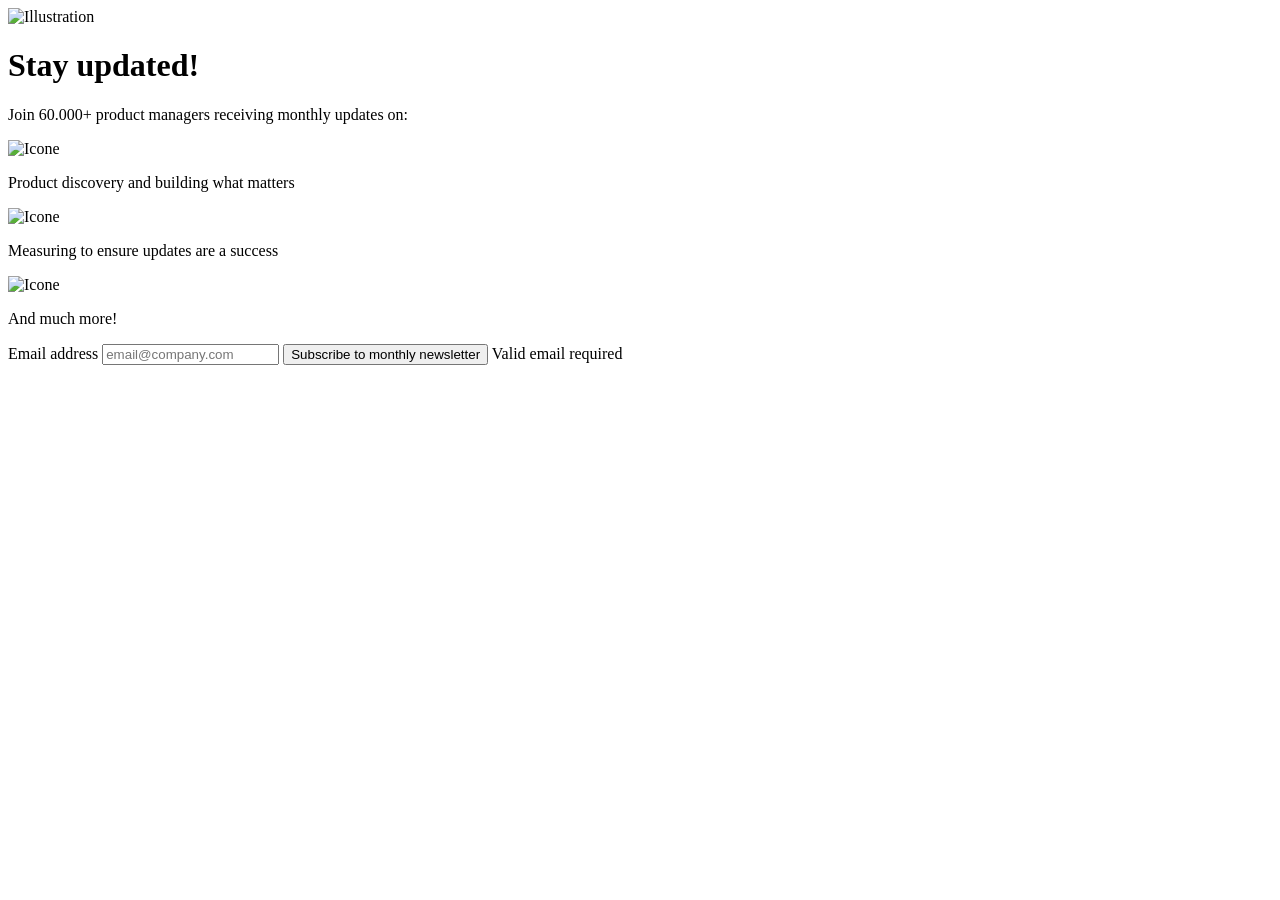
==== index.html @ c1f953d8 "Create index.html" ====
<!DOCTYPE html>
<html lang="en">
<head>
    <meta charset="UTF-8">
    <meta name="viewport" content="width=device-width, initial-scale=1.0">
    <link rel="stylesheet" href="style.css">
    <link href="https://fonts.googleapis.com/css2?family=Roboto:ital,wght@0,100;0,300;0,400;0,500;0,700;0,900;1,100;1,300;1,400;1,500;1,700;1,900&display=swap" rel="stylesheet">

    <title>Newsletter sign-up</title>
</head>
<body>
    <div class="container">
        <div class="Illustration">
            <img src="./Image/illustration-sign-up-desktop.svg" 
            alt="Illustration">
            <h1>Stay updated!</h1>
        </div>
        <div class="text">
            <p>Join 60.000+ product managers receiving monthly updates on:</p>
        </div>
       <div class="titulos">
        <div class="list">
                <img src="./Image/icon-list.svg" alt="Icone">
                <p>Product discovery and building what matters</p>
            </div>
        </div>
    <div class="titulos-2">
        <div class="list-2">
                <img src="./Image/icon-list.svg" alt="Icone">
                <p>Measuring to ensure updates are a success</p>
            </div>
        </div>
        <div class="titulos-3">
            <div class="list-3">
                    <img src="./Image/icon-list.svg" alt="Icone">
                    <p>And much more!</p>
                </div>     
            </div>
            <form id="form">
                <div class="input-container">
                <label for="email">Email address</label>
                <input type="email" id="email" name="email" placeholder="email@company.com" required>
                <button type="submit"
                id="submit">Subscribe to monthly newsletter</button>  
                <span id="email-error" class="error-message">Valid email required</span>
            </div>
            </form>                        
</div>
<script src="script.js"></script>
</body>
</html>
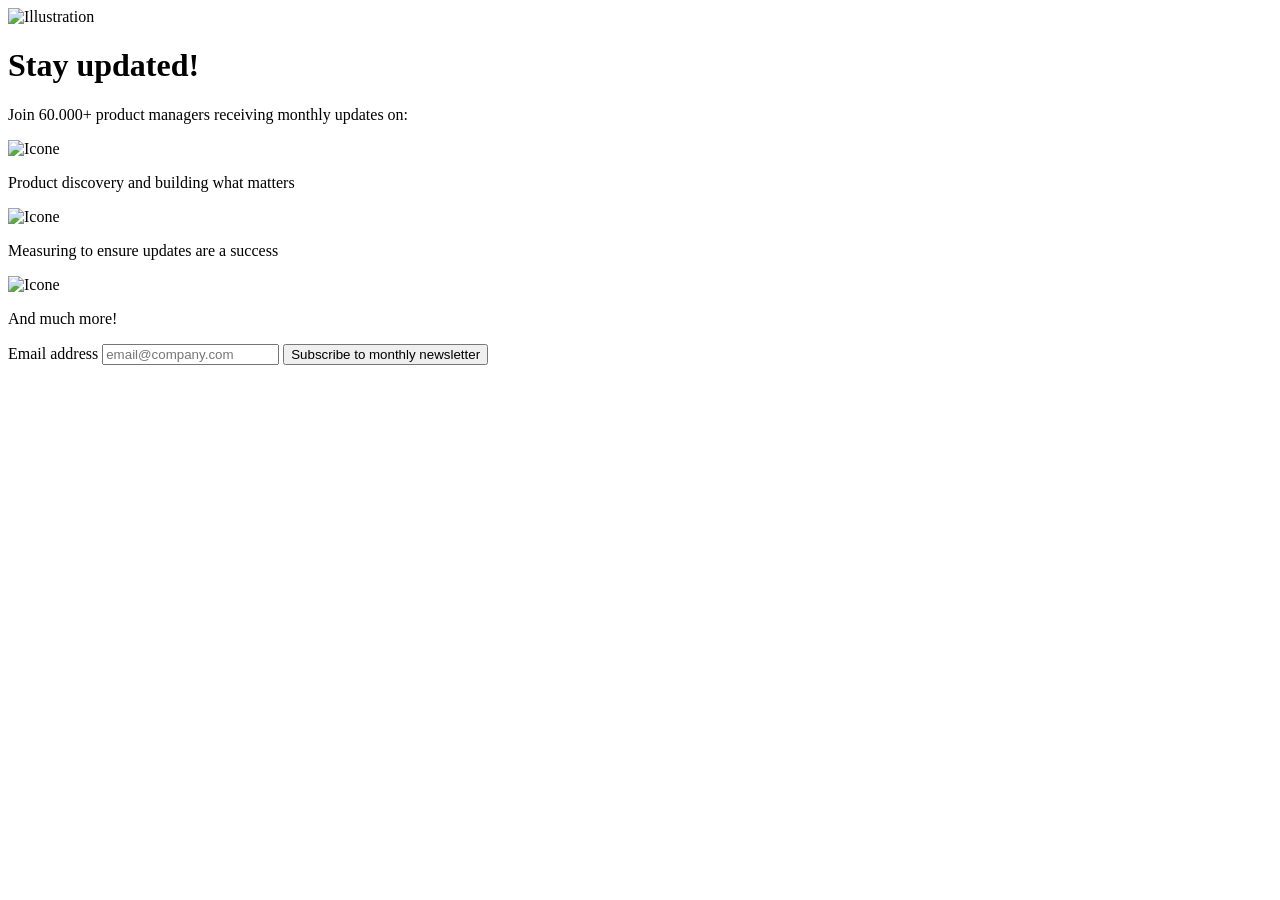
==== commit 560702ac: "Update index.html" ====
--- a/index.html
+++ b/index.html
@@ -3,7 +3,7 @@
 <head>
     <meta charset="UTF-8">
     <meta name="viewport" content="width=device-width, initial-scale=1.0">
-    <link rel="stylesheet" href="style.css">
+    <link rel="stylesheet" href="CSS.style.css">
     <link href="https://fonts.googleapis.com/css2?family=Roboto:ital,wght@0,100;0,300;0,400;0,500;0,700;0,900;1,100;1,300;1,400;1,500;1,700;1,900&display=swap" rel="stylesheet">
 
     <title>Newsletter sign-up</title>
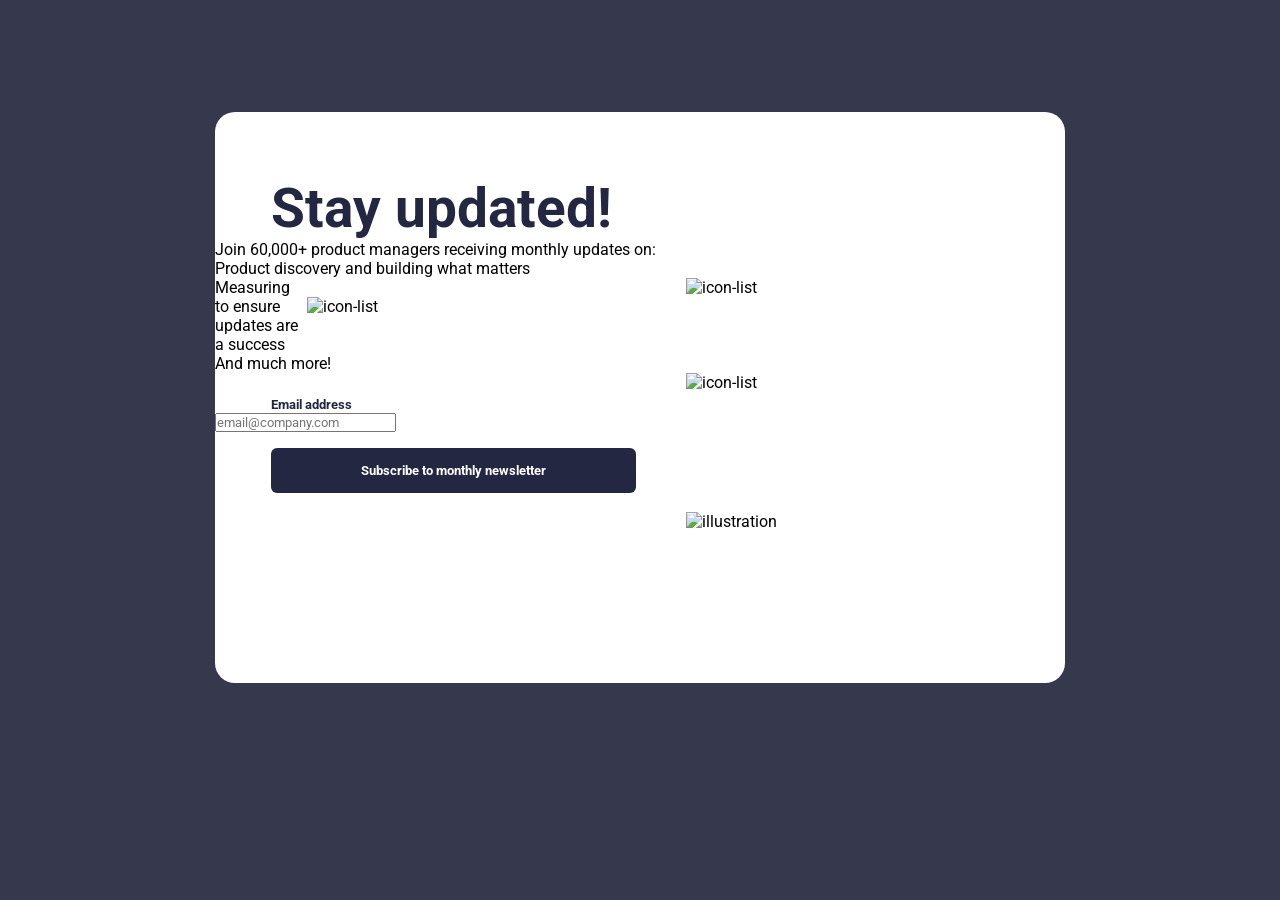
==== commit 45be64ed: "Update index.html" ====
--- a/index.html
+++ b/index.html
@@ -3,49 +3,47 @@
 <head>
     <meta charset="UTF-8">
     <meta name="viewport" content="width=device-width, initial-scale=1.0">
-    <link rel="stylesheet" href="CSS.style.css">
-    <link href="https://fonts.googleapis.com/css2?family=Roboto:ital,wght@0,100;0,300;0,400;0,500;0,700;0,900;1,100;1,300;1,400;1,500;1,700;1,900&display=swap" rel="stylesheet">
-
-    <title>Newsletter sign-up</title>
+    <link rel="stylesheet" href="style.css">
+    <link href="https://fonts.googleapis.com/css2?family=Roboto:ital,wght@0,100..900;1,100..900&display=swap" rel="stylesheet">
+    <title>Newsletter sign up</title>
 </head>
 <body>
     <div class="container">
-        <div class="Illustration">
-            <img src="./Image/illustration-sign-up-desktop.svg" 
-            alt="Illustration">
+        <div class="content">
             <h1>Stay updated!</h1>
+            <p class="description">Join 60,000+ product managers receiving monthly updates on:</p>
+            
+            <div class="features">
+                <div class="feature-item">
+                    <img src="./assets/images/icon-list.svg" alt="icon-list">
+                    <span>Product discovery and building what matters</span>
+                </div>
+                <div class="feature-item">
+                    <img src="./assets/images/icon-list.svg" alt="icon-list">
+                    <span>Measuring to ensure updates are a success</span>
+                </div>
+                <div class="feature-item">
+                    <img src="./assets/images/icon-list.svg" alt="icon-list">
+                    <span>And much more!</span>
+                </div>
+            </div>
+            
+            <form id="form">
+                <div class="form-group">
+                    <div class="label-container">
+                        <label for="email">Email address</label>
+                        <div id="error-email" class="error-message">Valid email required</div>
+                    </div>
+                    <input type="text" name="email" id="email" placeholder="email@company.com">
+                </div>
+                <button type="submit">Subscribe to monthly newsletter</button>
+            </form>
         </div>
-        <div class="text">
-            <p>Join 60.000+ product managers receiving monthly updates on:</p>
+        
+        <div class="image-container">
+            <img src="./assets/images/illustration-sign-up-desktop.svg" alt="illustration" id="illustration">
         </div>
-       <div class="titulos">
-        <div class="list">
-                <img src="./Image/icon-list.svg" alt="Icone">
-                <p>Product discovery and building what matters</p>
-            </div>
-        </div>
-    <div class="titulos-2">
-        <div class="list-2">
-                <img src="./Image/icon-list.svg" alt="Icone">
-                <p>Measuring to ensure updates are a success</p>
-            </div>
-        </div>
-        <div class="titulos-3">
-            <div class="list-3">
-                    <img src="./Image/icon-list.svg" alt="Icone">
-                    <p>And much more!</p>
-                </div>     
-            </div>
-            <form id="form">
-                <div class="input-container">
-                <label for="email">Email address</label>
-                <input type="email" id="email" name="email" placeholder="email@company.com" required>
-                <button type="submit"
-                id="submit">Subscribe to monthly newsletter</button>  
-                <span id="email-error" class="error-message">Valid email required</span>
-            </div>
-            </form>                        
-</div>
-<script src="script.js"></script>
+    </div>
+    <script src="script.js"></script>
 </body>
 </html>
--- a/style.css
+++ b/style.css
@@ -0,0 +1,228 @@
+* {
+        margin: 0;
+        padding: 0;
+        box-sizing: border-box;
+        font-family: "Roboto", sans-serif;
+    
+ }
+ 
+ /* Estilos mobile */
+@media (max-width: 375px) {
+    .container {
+      width: 375px; 
+    }
+  }
+  
+  /* Estilos desktop */ 
+  @media (min-width: 1440px) {
+    .container {
+      width: 1440px;
+    }
+  }
+  
+
+ body {
+    background-color: hsl(235, 18%, 26%);
+ }
+
+ .container {
+    background-color: white;
+    max-width: 850px;
+    height: 571px;
+    border-radius: 20px;
+    margin-top: 7rem;
+    margin-left: auto;
+    margin-right: auto;
+ }
+
+ .container img {
+  width: 360px;
+  height: 50%;
+  margin-top: 1.2rem;
+  margin-right: 1.2rem;
+  margin-bottom: 1.2rem;
+  float: right;
+   
+ }
+
+ .container h1 {
+    font-family: "Roboto", sans-serif;
+    font-weight: 700;
+    font-size: 55px;
+    text-align: left;
+    margin-left: 3.5rem;
+    padding-top: 4rem;
+    color: hsl(234, 29%, 20%);
+ }
+
+ .text p {
+   font-family: "Roboto", sans-serif;
+   font-size: 16px;
+   font-weight: 400;
+    text-align: left;
+    margin-left: 3.5rem;
+    padding-top: 1rem;
+    color: hsl(234, 29%, 20%);
+   
+ }
+
+ .titulos {
+    display: flex; 
+    flex-direction: column;
+    align-items: center;
+    margin-top: 0.8rem;
+  }
+  
+  .list p {
+    font-family: "Roboto", sans-serif;
+    color: hsl(234, 29%, 20%);
+    font-size: 16px;
+    font-weight: 400;
+    margin-left: 2.5rem;
+    padding-top: 1rem;
+    padding-left: 0;
+  }
+  
+  .list img {
+    float: left;
+    width: 20px;
+    height: 20px;
+    margin-left: -0.1em;
+  }
+  
+  .titulos-2 {
+      display: flex; 
+      flex-direction: column;
+      align-items: center;
+    }
+
+  .list-2 p {
+    font-family: "Roboto", sans-serif;
+    color: hsl(234, 29%, 20%);
+    font-size: 16px;
+    font-weight: 400;
+    margin-left: 2.1rem;
+    margin-top: -0.1em;
+  }
+  
+  .list-2 img {
+    float: left;
+    width: 20px;
+    height: 20px;
+    margin-left: -0.5em;
+    margin-top: -0.1em;
+  }
+  
+.titulos-3 {
+    display: flex; 
+    flex-direction: column;
+    align-items: center;
+  }
+
+.list-3 p {
+  font-family: "Roboto", sans-serif;
+  color: hsl(234, 29%, 20%);
+  font-size: 16px;
+  font-weight: 400;
+  margin-left: -8.5em;
+  margin-top: 0rem;
+}
+
+.list-3 img {
+  float: left;
+  width: 20px;
+  height: 20px;
+  margin-left: -11.2em;
+  margin-top: -0.1em;
+}
+ 
+input[type="email"] {
+  border: 1px solid #ccc;
+  border-radius: 6px;
+  padding: 15px;
+  width: 365px;
+  margin-left: 3.5rem;
+  margin-top: 0.5rem;
+  
+}
+
+input[type="email"]:focus {
+  border-color: #333;
+  outline: none;
+}
+
+
+input[type="email"]:hover {
+  border-color: black;
+  outline: none;
+  cursor: pointer;
+}
+
+
+label {
+  font-family: "Roboto", sans-serif;
+  color: hsl(234, 29%, 20%);
+  font-size: 13px;
+  font-weight: 700;
+  margin-left: 3.5rem ;
+  margin-top: 1.5rem;
+  display: flex;
+
+}
+
+button {
+  font-family: "Roboto", sans-serif;
+  background-color:hsl(234, 29%, 20%) ;
+  color: white ;
+  font-size: 13px;
+  font-weight: 700;
+  margin-left: 3.5rem ;
+  padding: 15px;
+  width: 365px ;
+  border-radius: 6px;
+  margin-top: 1rem;
+  cursor: pointer;
+  transition: 0.3s all;
+  display: inline-block;
+  border: none;
+
+} 
+
+button:active {
+  scale: 0.92;
+}
+
+button:hover{
+  background-position: absolute;
+  background-image: none;
+  background-color: linear-gradient( bottom, #f84c80 30%, #fc5d0d 100%);
+  background: linear-gradient( bottom, #f84c80 30%,#fc5d0d 100%);
+  transform: 0.3s;
+  background-clip: bottom;
+  -webkit-bottom-fill-color: transparent;
+   box-shadow: 0 8px 16px rgba(0, 0, 0, 0.5);
+}
+
+.form {
+  display: flex;
+  flex-direction: column;
+}
+
+.input-container {
+  position: relative;
+  margin-bottom: 1rem;
+}
+
+.error-message {
+  color: red;
+  font-size: 0.875rem;
+  position: absolute;
+  top: -20px;
+  right: 0;
+  display: none;
+}
+
+input.error {
+  background-color: #ffcccc;
+  border: 1px solid red;
+}
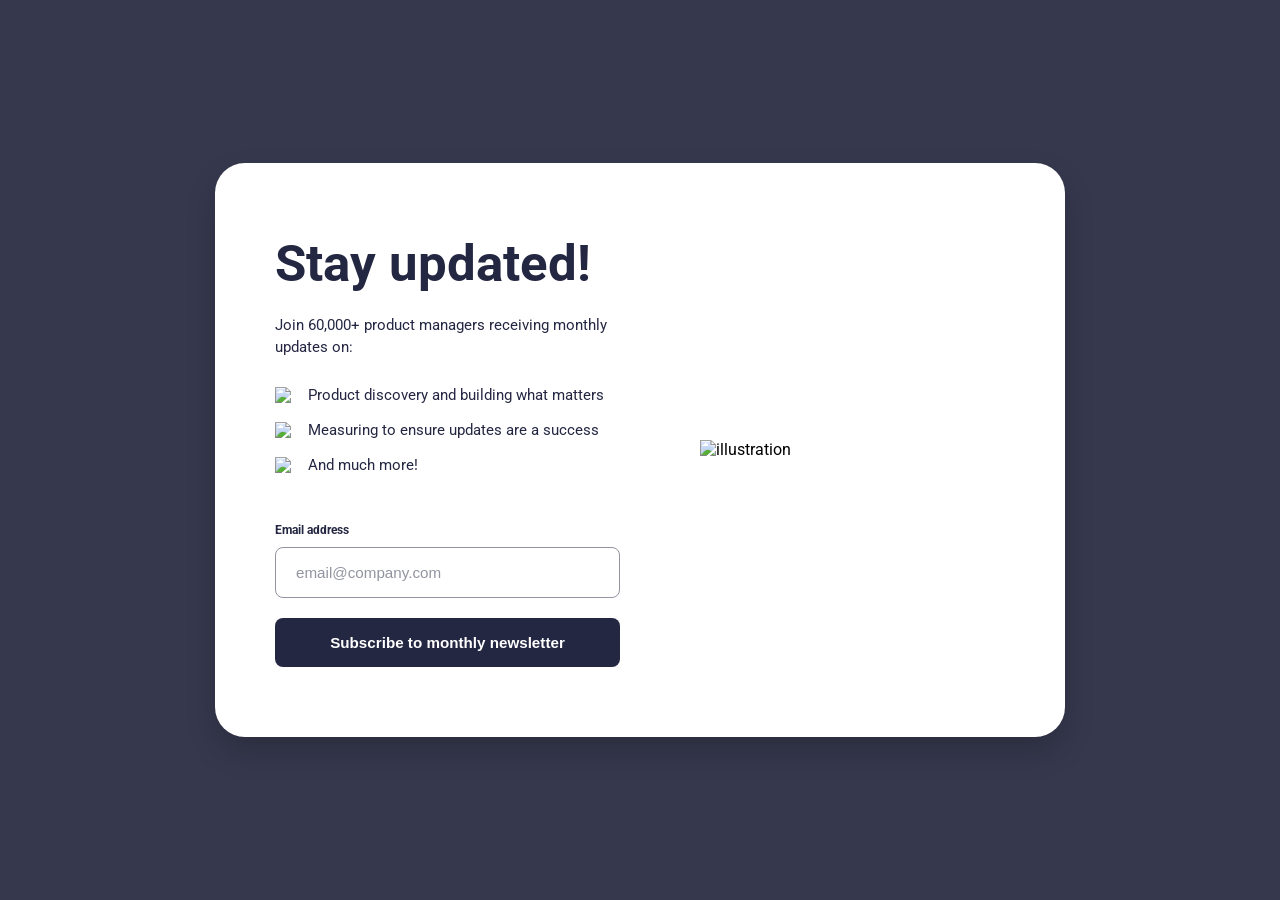
==== commit f0547991: "Update index.html" ====
--- a/index.html
+++ b/index.html
@@ -3,7 +3,7 @@
 <head>
     <meta charset="UTF-8">
     <meta name="viewport" content="width=device-width, initial-scale=1.0">
-    <link rel="stylesheet" href="style.css">
+    <link rel="stylesheet" href="CSS/style.css">
     <link href="https://fonts.googleapis.com/css2?family=Roboto:ital,wght@0,100..900;1,100..900&display=swap" rel="stylesheet">
     <title>Newsletter sign up</title>
 </head>
@@ -44,6 +44,6 @@
             <img src="./assets/images/illustration-sign-up-desktop.svg" alt="illustration" id="illustration">
         </div>
     </div>
-    <script src="script.js"></script>
+    <script src="script.js" defer></script>
 </body>
 </html>
--- a/CSS/style.css
+++ b/CSS/style.css
@@ -0,0 +1,225 @@
+/* Responsividade para telas menores */
+    @media (max-width: 768px) {
+        .container {
+            width: 90%;
+            padding: 20px;
+        }
+        .name-group, .query-options {
+            flex-direction: column;
+            gap: 15px;
+        }
+        .name-group .form-group, .query-option-wrapper {
+            width: 100%;
+        }
+    }
+
+* {
+    margin: 0;
+    padding: 0;
+    box-sizing: border-box;
+}
+
+body {
+    background-color: hsl(235, 18%, 26%);
+    font-family: "Roboto", sans-serif;
+    display: flex;
+    justify-content: center;
+    align-items: center;
+    min-height: 100vh;
+    padding: 20px;
+}
+
+.container {
+    display: flex;
+    background-color: white;
+    border-radius: 30px;
+    padding: 20px;
+    max-width: 850px;
+    width: 100%;
+    gap: 40px;
+    box-shadow: 0 15px 30px rgba(0, 0, 0, 0.2);
+}
+
+.content {
+    flex: 1;
+    padding: 50px 40px;
+    display: flex;
+    flex-direction: column;
+    justify-content: center;
+}
+
+.image-container {
+    flex: 1;
+    display: flex;
+    justify-content: flex-end;
+    align-items: center;
+}
+
+#illustration {
+    width: 100%;
+    height: auto;
+    max-width: 100%;
+}
+
+h1 {
+    font-size: 3.2rem;
+    color: hsl(234, 29%, 20%);
+    margin-bottom: 20px;
+    font-weight: 700;
+}
+
+.description {
+    color: hsl(234, 29%, 20%);
+    margin-bottom: 25px;
+    line-height: 1.5;
+    font-size: 0.95rem;
+}
+
+.features {
+    margin-bottom: 35px;
+}
+
+.feature-item {
+    display: flex;
+    align-items: flex-start;
+    margin-bottom: 12px;
+    gap: 15px;
+}
+
+.feature-item img {
+    width: 18px;
+    height: 18px;
+    margin-top: 3px;
+}
+
+.feature-item span {
+    color: hsl(234, 29%, 20%);
+    line-height: 1.5;
+    font-size: 0.95rem;
+}
+
+.form-group {
+    margin-bottom: 20px;
+}
+
+.label-container {
+    display: flex;
+    justify-content: space-between;
+    align-items: center;
+    margin-bottom: 10px;
+}
+
+label {
+    font-size: 0.75rem;
+    font-weight: 700;
+    color: hsl(234, 29%, 20%);
+}
+
+.error-message {
+    color: hsl(4, 100%, 67%);
+    border: #FF6A3A;
+    font-size: 0.75rem;
+    font-weight: 700;
+    display: none;
+}
+
+input {
+    width: 100%;
+    padding: 16px 20px;
+    border: 1px solid hsl(231, 7%, 60%);
+    border-radius: 8px;
+    font-size: 0.95rem;
+    box-sizing: border-box;
+    transition: all 0.3s ease;
+}
+
+input:focus {
+    outline: none;
+    border-color: hsl(234, 29%, 20%);
+}
+
+input::placeholder {
+    color: hsl(231, 7%, 60%);
+}
+
+.input-error {
+    border: 1px solid hsl(4, 100%, 67%);
+    background-color: rgba(255, 98, 87, 0.1);
+    color: hsl(4, 100%, 67%);
+}
+
+button {
+    width: 100%;
+    padding: 16px;
+    background-color: hsl(234, 29%, 20%);
+    color: white;
+    border: none;
+    border-radius: 8px;
+    font-size: 0.95rem;
+    font-weight: 700;
+    cursor: pointer;
+    transition: all 0.3s ease;
+    position: relative;
+    overflow: hidden;
+}
+
+/* Efeito de hover do botão - Gradiente como no design */
+button:hover {
+    background: linear-gradient(90deg, #FF527B, #FF6A3A);
+    box-shadow: 0 10px 20px rgba(255, 106, 58, 0.3);
+    transform: translateY(-2px);
+}
+
+/* Efeito de clique no botão */
+button:active {
+    transform: translateY(0);
+    box-shadow: 0 5px 15px rgba(255, 106, 58, 0.4);
+}
+
+/* Estados de foco para acessibilidade */
+button:focus {
+    outline: 2px solid hsl(234, 29%, 20%);
+    outline-offset: 2px;
+}
+
+/* Responsividade para mobile */
+@media (max-width: 768px) {
+    body {
+        padding: 0;
+        background-color: white;
+    }
+    
+    .container {
+        flex-direction: column-reverse;
+        padding: 0;
+        border-radius: 0;
+        gap: 0;
+        min-height: 100vh;
+        box-shadow: none;
+    }
+    
+    .content {
+        padding: 40px 25px;
+    }
+    
+    .image-container {
+        width: 100%;
+        justify-content: center;
+    }
+    
+    #illustration {
+        border-radius: 0 0 15px 15px;
+        width: 100%;
+        max-width: 100%;
+    }
+    
+    h1 {
+        font-size: 2.5rem;
+    }
+    
+    button:hover {
+        transform: none;
+        background: linear-gradient(90deg, #FF527B, #FF6A3A);
+        box-shadow: 0 5px 15px rgba(255, 106, 58, 0.3);
+    }
+}
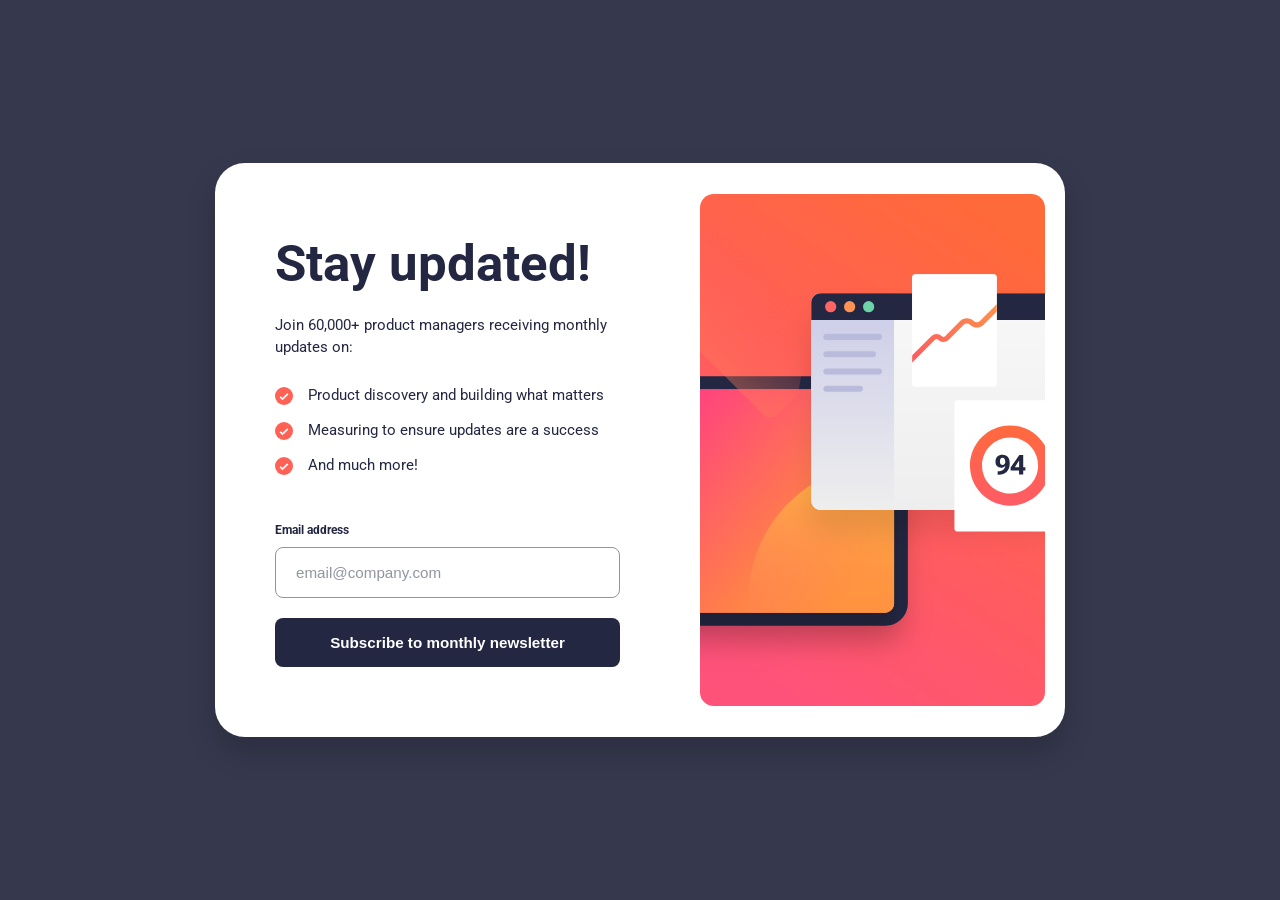
==== commit 55dabc40: "Update index.html" ====
--- a/index.html
+++ b/index.html
@@ -15,15 +15,15 @@
             
             <div class="features">
                 <div class="feature-item">
-                    <img src="./assets/images/icon-list.svg" alt="icon-list">
+                    <img src="./Image/icon-list.svg" alt="icon-list">
                     <span>Product discovery and building what matters</span>
                 </div>
                 <div class="feature-item">
-                    <img src="./assets/images/icon-list.svg" alt="icon-list">
+                    <img src="./Image/icon-list.svg" alt="icon-list">
                     <span>Measuring to ensure updates are a success</span>
                 </div>
                 <div class="feature-item">
-                    <img src="./assets/images/icon-list.svg" alt="icon-list">
+                    <img src="./Image/icon-list.svg" alt="icon-list">
                     <span>And much more!</span>
                 </div>
             </div>
@@ -41,7 +41,7 @@
         </div>
         
         <div class="image-container">
-            <img src="./assets/images/illustration-sign-up-desktop.svg" alt="illustration" id="illustration">
+            <img src="./Image/illustration-sign-up-desktop.svg" alt="illustration" id="illustration">
         </div>
     </div>
     <script src="script.js" defer></script>
